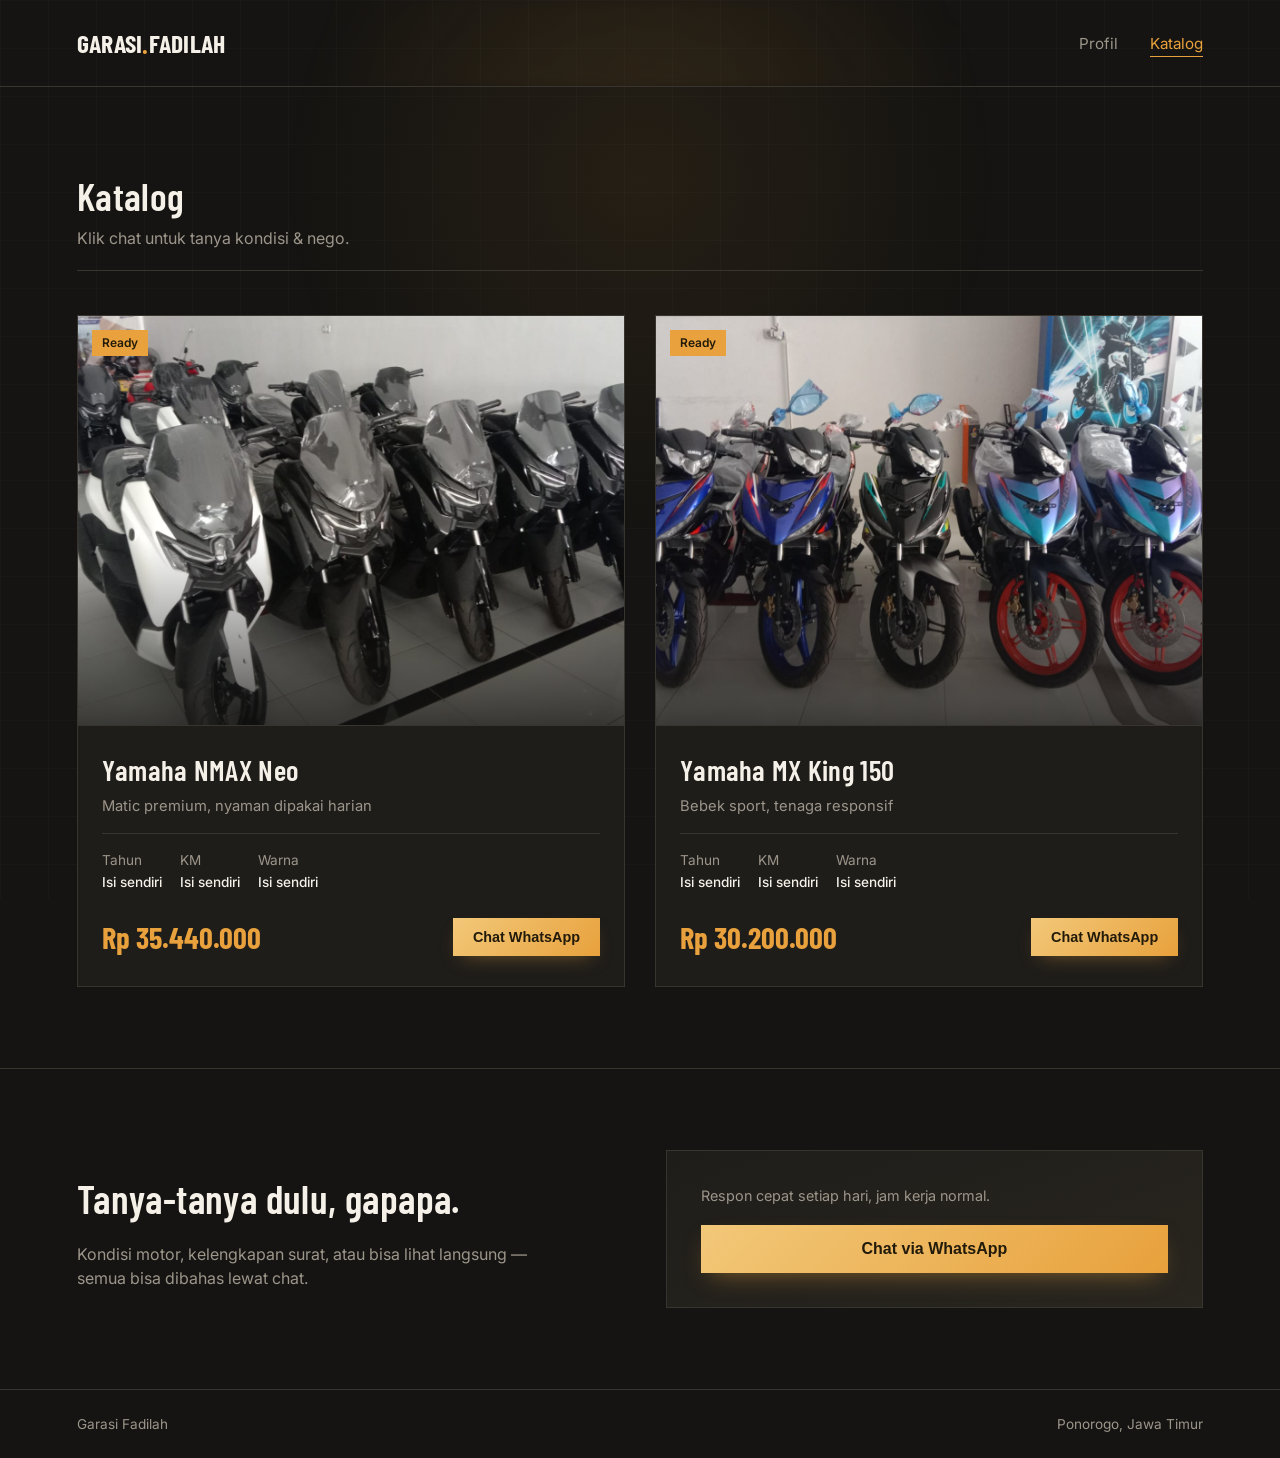
==== katalog.html @ 757f796b "Add files via upload" ====
<!DOCTYPE html>
<html lang="id">
<head>
<meta charset="UTF-8">
<meta name="viewport" content="width=device-width, initial-scale=1.0">
<title>Katalog Motor — Garasi Fadilah</title>
<link rel="stylesheet" href="style.css">
</head>
<body>

<header>
  <div class="brand">GARASI<span>.</span>FADILAH</div>
  <nav>
    <a href="index.html">Profil</a>
    <a href="katalog.html" class="active">Katalog</a>
  </nav>
</header>

<section class="catalog" id="katalog">
  <div class="catalog-head reveal">
    <div>
      <h2>Katalog</h2>
      <p>Klik chat untuk tanya kondisi &amp; nego.</p>
    </div>
  </div>

  <div class="grid">

    <div class="card reveal">
      <div class="card-media">
        <span class="card-status">Ready</span>
        <img src="assets/nmax-neo.jpeg" alt="Yamaha NMAX Neo">
      </div>
      <div class="card-body">
        <h3>Yamaha NMAX Neo</h3>
        <div class="tagline">Matic premium, nyaman dipakai harian</div>
        <div class="specs">
          <div>Tahun<span>Isi sendiri</span></div>
          <div>KM<span>Isi sendiri</span></div>
          <div>Warna<span>Isi sendiri</span></div>
        </div>
        <div class="price-row">
          <div class="price">Rp 35.440.000</div>
          <button class="btn-wa" onclick="window.open('https://wa.me/6282264729203?text=' + encodeURIComponent('Halo, saya tertarik dengan Yamaha NMAX Neo yang dijual.'), '_blank')">Chat WhatsApp</button>
        </div>
      </div>
    </div>

    <div class="card reveal">
      <div class="card-media">
        <span class="card-status">Ready</span>
        <img src="assets/mx-king.jpeg" alt="Yamaha MX King 150">
      </div>
      <div class="card-body">
        <h3>Yamaha MX King 150</h3>
        <div class="tagline">Bebek sport, tenaga responsif</div>
        <div class="specs">
          <div>Tahun<span>Isi sendiri</span></div>
          <div>KM<span>Isi sendiri</span></div>
          <div>Warna<span>Isi sendiri</span></div>
        </div>
        <div class="price-row">
          <div class="price">Rp 30.200.000</div>
          <button class="btn-wa" onclick="window.open('https://wa.me/6282264729203?text=' + encodeURIComponent('Halo, saya tertarik dengan Yamaha MX King 150 yang dijual.'), '_blank')">Chat WhatsApp</button>
        </div>
      </div>
    </div>

  </div>
</section>

<section class="contact" id="kontak">
  <div class="reveal">
    <h2>Tanya-tanya dulu, gapapa.</h2>
    <p>Kondisi motor, kelengkapan surat, atau bisa lihat langsung — semua bisa dibahas lewat chat.</p>
  </div>
  <div class="contact-box reveal">
    <p class="small">Respon cepat setiap hari, jam kerja normal.</p>
    <button class="btn-wa-big" onclick="window.open('https://wa.me/6282264729203?text=' + encodeURIComponent('Halo, saya mau tanya-tanya soal motor yang dijual.'), '_blank')">Chat via WhatsApp</button>
  </div>
</section>

<footer>
  <div>Garasi Fadilah</div>
  <div>Ponorogo, Jawa Timur</div>
</footer>

<script src="script.js"></script>
</body>
</html>
---- style.css ----
@import url('https://fonts.googleapis.com/css2?family=Barlow+Condensed:wght@500;600;700&family=Inter:wght@400;500;600&display=swap');

:root{
  --bg: #151412;
  --surface: #1F1D1A;
  --surface-2: #29261F;
  --accent: #E8A13C;
  --accent-2: #F2C879;
  --accent-dim: #8A6428;
  --accent-soft: rgba(232, 161, 60, 0.14);
  --text: #F5F1E9;
  --muted: #9C958A;
  --line: #38352F;
}
*{box-sizing:border-box; margin:0; padding:0;}
html{ scroll-behavior: smooth; }
body{
  background: var(--bg);
  color: var(--text);
  font-family: 'Inter', sans-serif;
  line-height: 1.5;
  overflow-x: hidden;
  position: relative;
  opacity: 0;
  animation: pageIn 0.6s ease forwards;
}
@keyframes pageIn{ to{ opacity: 1; } }

/* Spotlight cursor glow */
body::before{
  content: "";
  position: fixed;
  inset: 0;
  z-index: 1;
  pointer-events: none;
  background: radial-gradient(600px circle at var(--mx, 50%) var(--my, 20%), rgba(232,161,60,0.08), transparent 60%);
  transition: background 0.15s ease;
}

/* faint grid texture */
body::after{
  content: "";
  position: fixed; inset: 0;
  z-index: 0;
  pointer-events: none;
  background-image:
    linear-gradient(rgba(255,255,255,0.02) 1px, transparent 1px),
    linear-gradient(90deg, rgba(255,255,255,0.02) 1px, transparent 1px);
  background-size: 48px 48px;
}

header, .profile-hero, .stat-strip, .catalog, .contact, footer{
  position: relative;
  z-index: 2;
}

h1, h2, h3, .brand{
  font-family: 'Barlow Condensed', sans-serif;
  letter-spacing: 0.01em;
}
a{ color: inherit; text-decoration: none; }
img{ max-width: 100%; display:block; }

/* NAV */
header{
  display:flex; justify-content:space-between; align-items:center;
  padding: 24px 6vw;
  border-bottom: 1px solid var(--line);
  backdrop-filter: blur(6px);
}
.brand{ font-size: 1.6rem; font-weight: 700; }
.brand span{ color: var(--accent); }
nav a{
  position: relative;
  color: var(--muted);
  margin-left: 28px;
  font-size: 0.95rem;
  transition: color 0.25s ease;
  padding-bottom: 4px;
}
nav a::after{
  content: "";
  position: absolute; left:0; bottom:0;
  width: 100%; height: 1px;
  background: var(--accent);
  transform: scaleX(0);
  transform-origin: right;
  transition: transform 0.3s ease;
}
nav a:hover{ color: var(--text); }
nav a:hover::after, nav a.active::after{ transform: scaleX(1); transform-origin: left; }
nav a.active{ color: var(--accent); }

footer{
  padding: 24px 6vw;
  border-top: 1px solid var(--line);
  color: var(--muted);
  font-size: 0.85rem;
  display:flex; justify-content:space-between;
}

/* Shared reveal animation */
.reveal{
  opacity: 0;
  transform: translateY(24px);
  transition: opacity 0.8s cubic-bezier(.2,.8,.2,1), transform 0.8s cubic-bezier(.2,.8,.2,1);
}
.reveal.is-visible{
  opacity: 1;
  transform: translateY(0);
}

/* Floating accent orbs */
.orb{
  position: absolute;
  border-radius: 50%;
  filter: blur(70px);
  opacity: 0.35;
  pointer-events: none;
  z-index: 0;
  animation: float 9s ease-in-out infinite;
}
.orb-1{ width: 340px; height: 340px; background: var(--accent); top: -80px; right: 8vw; animation-delay: 0s; }
.orb-2{ width: 260px; height: 260px; background: #7A5A2A; bottom: -60px; left: 4vw; animation-delay: 2.5s; }
@keyframes float{
  0%, 100%{ transform: translateY(0) translateX(0); }
  50%{ transform: translateY(-24px) translateX(14px); }
}

/* ===== DASHBOARD / PROFIL ===== */
.profile-hero{
  padding: 8vh 6vw 7vh;
  display: grid;
  grid-template-columns: 0.9fr 1.1fr;
  gap: 5vw;
  align-items: center;
  border-bottom: 1px solid var(--line);
  overflow: hidden;
}
.profile-photo-wrap{
  position: relative;
  aspect-ratio: 4/5;
  perspective: 900px;
  z-index: 2;
}
.profile-photo-wrap::before{
  content: "";
  position: absolute;
  inset: -14px;
  border: 1px solid var(--accent-dim);
  z-index: -1;
  opacity: 0.6;
}
.profile-photo{
  width: 100%; height: 100%;
  object-fit: cover;
  border: 1px solid var(--line);
  box-shadow: 0 30px 60px -20px rgba(0,0,0,0.6), 0 0 0 1px rgba(232,161,60,0.05);
  transition: transform 0.25s ease, box-shadow 0.4s ease;
  will-change: transform;
}
.profile-photo-wrap:hover .profile-photo{
  box-shadow: 0 30px 70px -16px rgba(0,0,0,0.7), 0 0 40px -6px rgba(232,161,60,0.25);
}
.photo-frame-tag{
  position:absolute; bottom:16px; left:16px;
  background: rgba(21,20,18,0.85);
  border: 1px solid var(--line);
  padding: 8px 14px;
  font-size: 0.78rem;
  letter-spacing: 0.06em;
  color: var(--accent);
  backdrop-filter: blur(6px);
}

.profile-info{ position: relative; z-index: 2; }
.profile-info .eyebrow{
  color: var(--accent);
  font-size: 0.9rem;
  font-weight: 500;
  margin-bottom: 10px;
  display: flex; align-items: center; gap: 10px;
}
.profile-info .eyebrow::before{
  content: "";
  width: 26px; height: 1px;
  background: var(--accent);
  display: inline-block;
}
.profile-info h1{
  font-size: clamp(2.6rem, 5.2vw, 4.4rem);
  font-weight: 700;
  line-height: 1.02;
  background: linear-gradient(180deg, var(--text) 40%, var(--accent-2) 130%);
  -webkit-background-clip: text;
  background-clip: text;
  -webkit-text-fill-color: transparent;
}
.profile-info .role{
  color: var(--muted);
  margin-top: 14px;
  font-size: 1.1rem;
  max-width: 46ch;
}

.info-cards{
  margin-top: 32px;
  display: grid;
  grid-template-columns: 1fr 1fr;
  gap: 16px;
}
.info-card{
  background: linear-gradient(160deg, var(--surface), var(--surface-2));
  border: 1px solid var(--line);
  padding: 18px 20px;
  position: relative;
  overflow: hidden;
  transition: border-color 0.3s ease, transform 0.3s ease, box-shadow 0.3s ease;
}
.info-card:hover{
  border-color: var(--accent-dim);
  transform: translateY(-4px);
  box-shadow: 0 16px 30px -18px rgba(0,0,0,0.6);
}
.info-card::before{
  content: "";
  position: absolute; top:0; left:0; right:0; height: 2px;
  background: linear-gradient(90deg, var(--accent), transparent);
  transform: scaleX(0);
  transform-origin: left;
  transition: transform 0.45s ease;
}
.info-card:hover::before{ transform: scaleX(1); }
.info-card .label{
  font-size: 0.76rem; color: var(--muted); letter-spacing: 0.04em;
}
.info-card .value{
  margin-top: 6px; font-size: 1.04rem; font-weight: 500;
}
.info-card.full{ grid-column: 1 / -1; }

.cta-row{
  margin-top: 34px;
  display: flex; gap: 16px; flex-wrap: wrap;
}
.btn{
  padding: 13px 26px;
  font-weight: 600;
  font-size: 0.95rem;
  border: 1px solid var(--line);
  cursor: pointer;
  background: transparent;
  color: var(--text);
  transition: all 0.3s ease;
  display: inline-flex; align-items: center; gap: 8px;
  position: relative;
}
.btn-primary{
  background: linear-gradient(135deg, var(--accent-2), var(--accent));
  color: #221A0A;
  border-color: var(--accent);
  box-shadow: 0 8px 24px -10px rgba(232,161,60,0.5);
}
.btn-primary:hover{
  transform: translateY(-2px);
  box-shadow: 0 14px 30px -10px rgba(232,161,60,0.65);
}
.btn-ghost:hover{
  border-color: var(--accent);
  color: var(--accent);
  transform: translateY(-2px);
}

/* stat strip */
.stat-strip{
  padding: 5vh 6vw;
  display: grid;
  grid-template-columns: repeat(3, 1fr);
  border-bottom: 1px solid var(--line);
}
.stat-strip > div{
  padding: 0 24px;
  border-left: 1px solid var(--line);
  transition: transform 0.3s ease;
}
.stat-strip > div:hover{ transform: translateY(-3px); }
.stat-strip > div:first-child{ border-left: none; padding-left: 0; }
.stat-strip .num{
  font-family: 'Barlow Condensed', sans-serif;
  font-size: 2.6rem; font-weight: 700; color: var(--accent);
  line-height: 1;
}
.stat-strip .lbl{
  color: var(--muted); font-size: 0.88rem; margin-top: 6px;
}

@media (max-width: 760px){
  .profile-hero{ grid-template-columns: 1fr; }
  .info-cards{ grid-template-columns: 1fr; }
  .stat-strip{ grid-template-columns: 1fr; gap: 18px; }
  .stat-strip > div{ border-left: none; padding-left: 0; border-top: 1px solid var(--line); padding-top: 18px; }
  .stat-strip > div:first-child{ border-top: none; padding-top: 0; }
  nav a{ margin-left: 14px; font-size: 0.85rem; }
}

/* ===== KATALOG ===== */
.catalog{ padding: 9vh 6vw; }
.catalog-head{
  display:flex; justify-content:space-between; align-items:flex-end;
  margin-bottom: 44px;
  border-bottom: 1px solid var(--line);
  padding-bottom: 20px;
}
.catalog-head h2{
  font-size: 2.4rem; font-weight:600;
}
.catalog-head p{ color: var(--muted); }

.grid{
  display:grid;
  grid-template-columns: repeat(auto-fit, minmax(340px, 1fr));
  gap: 30px;
}
.card{
  background: var(--surface);
  border: 1px solid var(--line);
  display:flex; flex-direction:column;
  overflow:hidden;
  transition: transform 0.4s cubic-bezier(.2,.8,.2,1), border-color 0.3s ease, box-shadow 0.4s ease;
}
.card:hover{
  transform: translateY(-6px);
  border-color: var(--accent-dim);
  box-shadow: 0 24px 50px -22px rgba(0,0,0,0.7);
}
.card-media{
  aspect-ratio: 4/3;
  position:relative;
  overflow: hidden;
  border-bottom: 1px solid var(--line);
  background: var(--surface-2);
}
.card-media img{
  width: 100%; height: 100%;
  object-fit: cover;
  transition: transform 0.6s cubic-bezier(.2,.8,.2,1), filter 0.4s ease;
  filter: saturate(1.02);
}
.card:hover .card-media img{
  transform: scale(1.08);
}
.card-media::after{
  content: "";
  position: absolute; inset: 0;
  background: linear-gradient(180deg, transparent 55%, rgba(15,14,12,0.75) 100%);
  pointer-events: none;
}
.card-status{
  position:absolute; top:14px; left:14px;
  background: var(--accent); color:#221A0A;
  font-size:0.75rem; font-weight:600;
  padding: 4px 10px;
  z-index: 2;
}
.card-body{ padding: 22px 24px 26px; flex:1; display:flex; flex-direction:column; }
.card-body h3{ font-size:1.8rem; font-weight:600; }
.card-body .tagline{ color: var(--muted); font-size:0.92rem; margin-top:4px; }
.specs{
  display:flex; gap: 18px;
  margin-top:16px; padding-top:16px;
  border-top: 1px solid var(--line);
  font-size:0.85rem; color: var(--muted);
}
.specs div span{ display:block; color: var(--text); font-weight:500; margin-top:2px; }
.price-row{
  display:flex; justify-content:space-between; align-items:center;
  margin-top:22px;
}
.price{ font-family:'Barlow Condensed', sans-serif; font-size:1.9rem; font-weight:700; color:var(--accent); }
.btn-wa{
  background: linear-gradient(135deg, var(--accent-2), var(--accent));
  color: #221A0A;
  padding: 11px 20px;
  font-weight:600;
  font-size:0.9rem;
  border: none;
  cursor:pointer;
  transition: transform 0.25s ease, box-shadow 0.25s ease;
  box-shadow: 0 8px 20px -10px rgba(232,161,60,0.5);
}
.btn-wa:hover{ transform: translateY(-2px); box-shadow: 0 12px 26px -10px rgba(232,161,60,0.65); }

.contact{
  padding: 9vh 6vw;
  border-top: 1px solid var(--line);
  display:grid;
  grid-template-columns: 1fr 1fr;
  gap: 4vw;
  align-items:center;
}
.contact h2{ font-size: 2.5rem; font-weight:600; margin-bottom: 14px; }
.contact p{ color: var(--muted); max-width: 48ch; }
.contact-box{
  background: linear-gradient(160deg, var(--surface), var(--surface-2));
  border: 1px solid var(--line);
  padding: 34px;
}
.contact-box p.small{ color:var(--muted); font-size:0.9rem; margin-bottom:18px; }
.btn-wa-big{
  display:inline-flex; align-items:center; gap:10px;
  background: linear-gradient(135deg, var(--accent-2), var(--accent));
  color:#221A0A;
  padding: 15px 24px; font-weight:600; width:100%;
  justify-content:center; border:none; cursor:pointer; font-size:1rem;
  transition: transform 0.25s ease, box-shadow 0.25s ease;
  box-shadow: 0 10px 24px -10px rgba(232,161,60,0.5);
}
.btn-wa-big:hover{ transform: translateY(-2px); box-shadow: 0 16px 32px -10px rgba(232,161,60,0.65); }
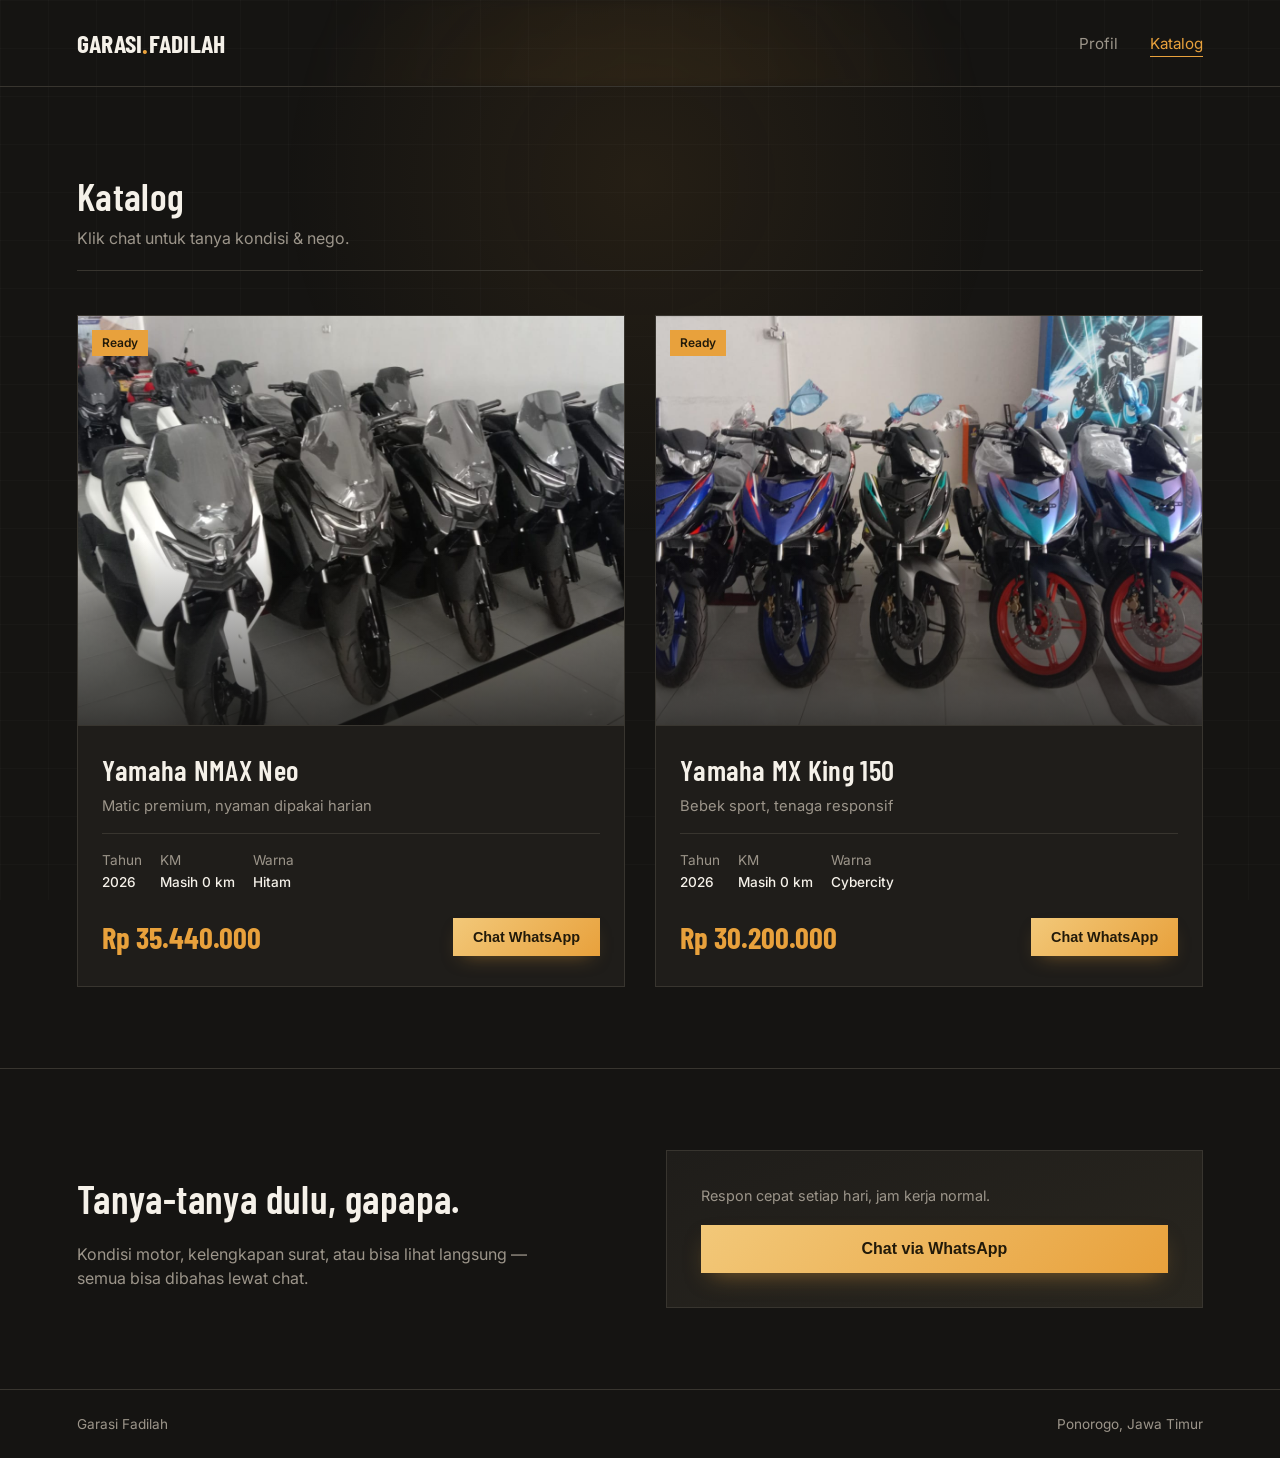
==== commit 8b2e1f07: "update data motor lengkap" ====
--- a/katalog.html
+++ b/katalog.html
@@ -35,9 +35,9 @@
         <h3>Yamaha NMAX Neo</h3>
         <div class="tagline">Matic premium, nyaman dipakai harian</div>
         <div class="specs">
-          <div>Tahun<span>Isi sendiri</span></div>
-          <div>KM<span>Isi sendiri</span></div>
-          <div>Warna<span>Isi sendiri</span></div>
+          <div>Tahun<span>2026</span></div>
+          <div>KM<span>Masih 0 km</span></div>
+          <div>Warna<span>Hitam</span></div>
         </div>
         <div class="price-row">
           <div class="price">Rp 35.440.000</div>
@@ -55,9 +55,9 @@
         <h3>Yamaha MX King 150</h3>
         <div class="tagline">Bebek sport, tenaga responsif</div>
         <div class="specs">
-          <div>Tahun<span>Isi sendiri</span></div>
-          <div>KM<span>Isi sendiri</span></div>
-          <div>Warna<span>Isi sendiri</span></div>
+          <div>Tahun<span>2026</span></div>
+          <div>KM<span>Masih 0 km</span></div>
+          <div>Warna<span>Cybercity</span></div>
         </div>
         <div class="price-row">
           <div class="price">Rp 30.200.000</div>
@@ -87,4 +87,4 @@
 
 <script src="script.js"></script>
 </body>
-</html>
+</html>
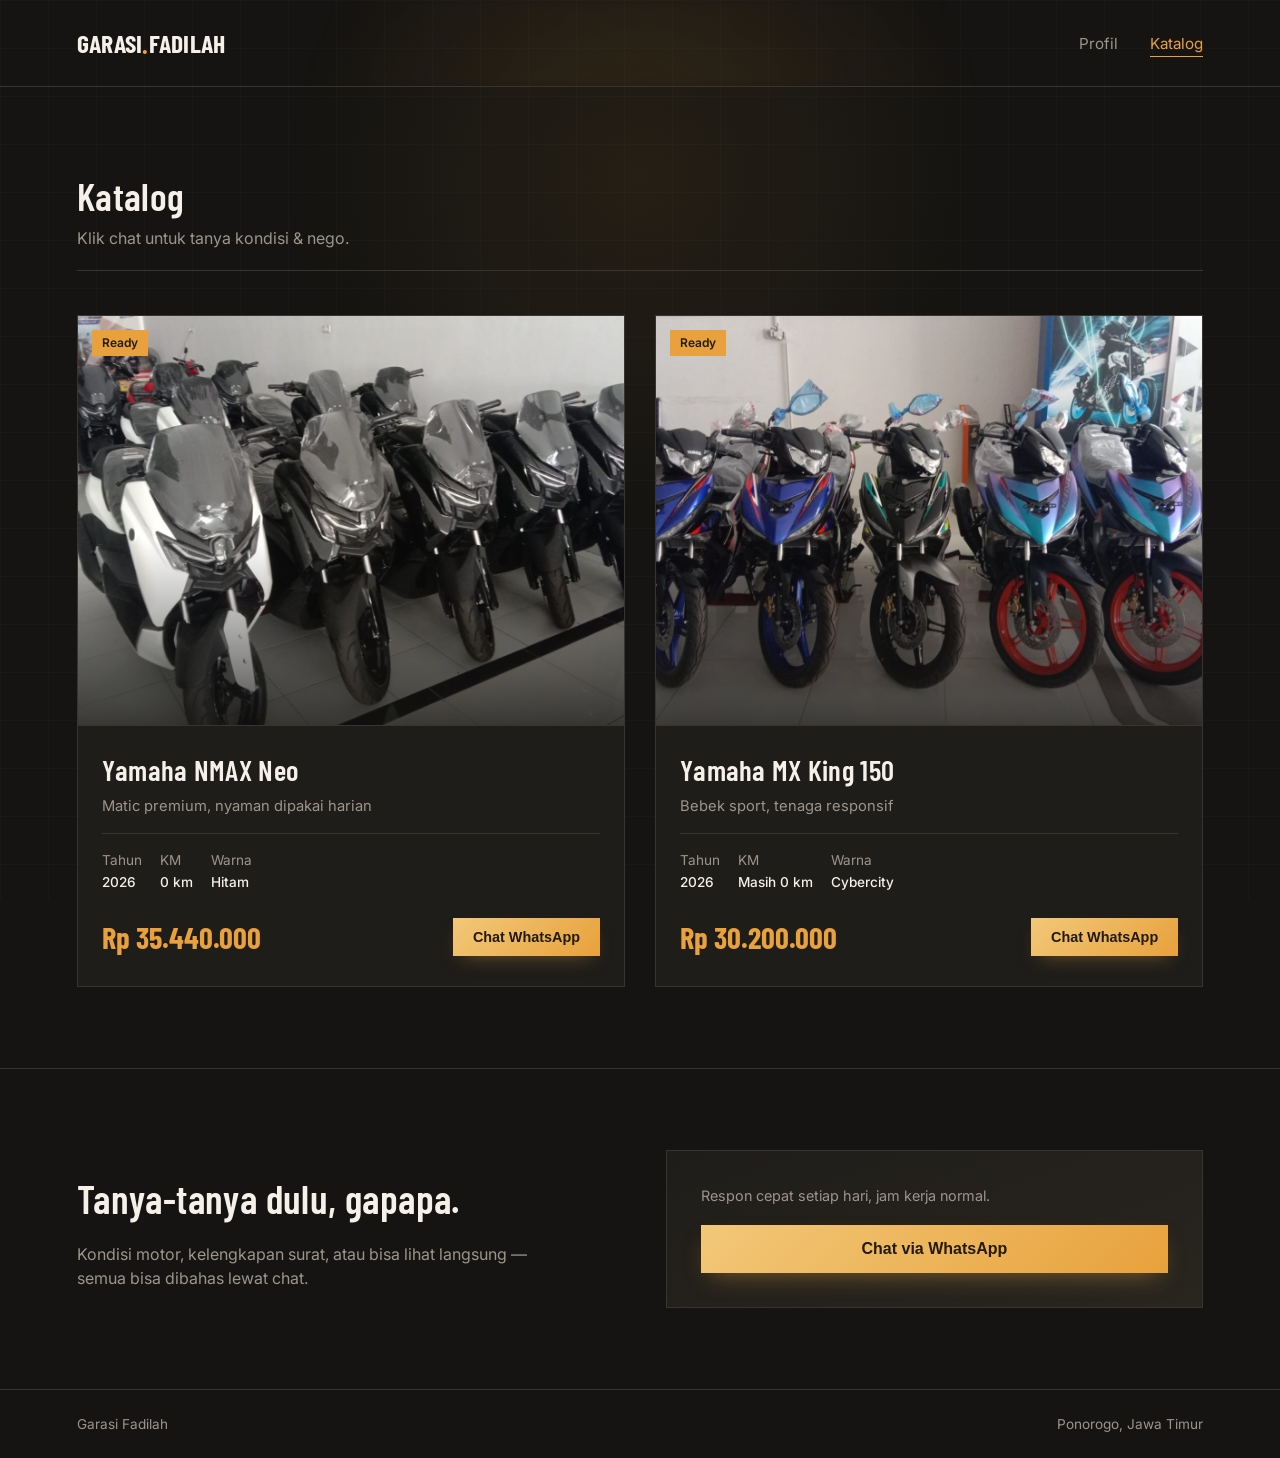
==== commit 46ed97c7: "update data motor lengkap" ====
--- a/katalog.html
+++ b/katalog.html
@@ -36,7 +36,7 @@
         <div class="tagline">Matic premium, nyaman dipakai harian</div>
         <div class="specs">
           <div>Tahun<span>2026</span></div>
-          <div>KM<span>Masih 0 km</span></div>
+          <div>KM<span> 0 km</span></div>
           <div>Warna<span>Hitam</span></div>
         </div>
         <div class="price-row">
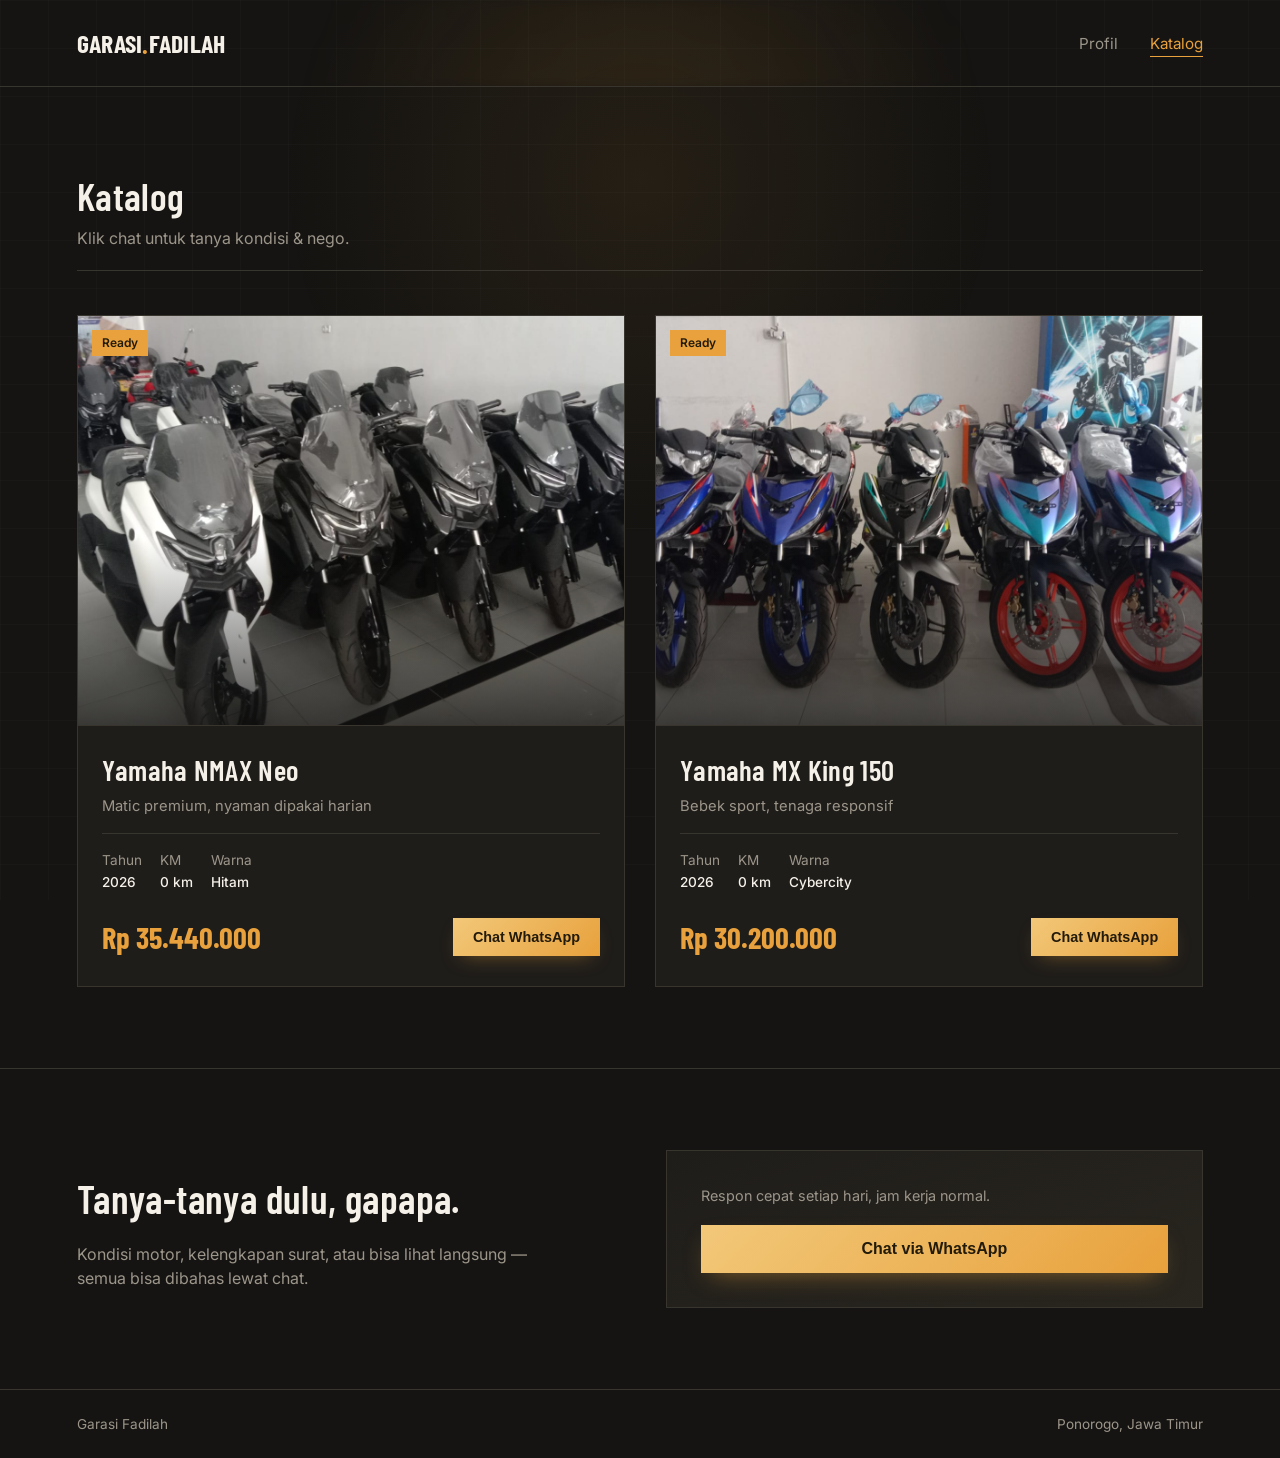
==== commit e4f9dc92: "update data motor lengkap" ====
--- a/katalog.html
+++ b/katalog.html
@@ -56,7 +56,7 @@
         <div class="tagline">Bebek sport, tenaga responsif</div>
         <div class="specs">
           <div>Tahun<span>2026</span></div>
-          <div>KM<span>Masih 0 km</span></div>
+          <div>KM<span> 0 km</span></div>
           <div>Warna<span>Cybercity</span></div>
         </div>
         <div class="price-row">
